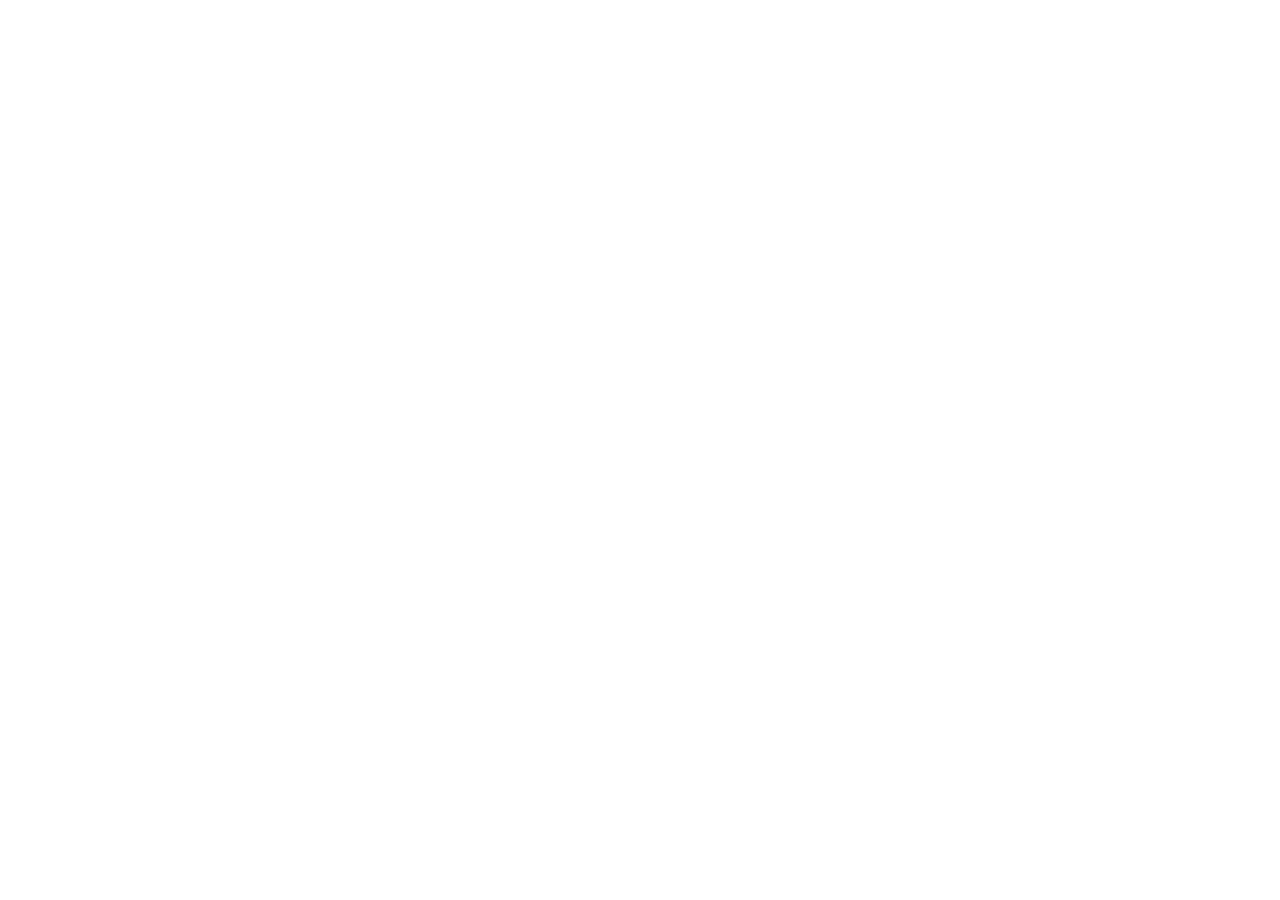
==== privacy.html @ ef37275b "home page" ====
<!DOCTYPE html>
<html lang="en">

<head>
    <meta charset="UTF-8">
    <meta name="viewport" content="width=device-width, initial-scale=1.0">
    <title>Điều khoản ứng dụng | Đi bộ</title>
</head>

<body>

</body>

</html>
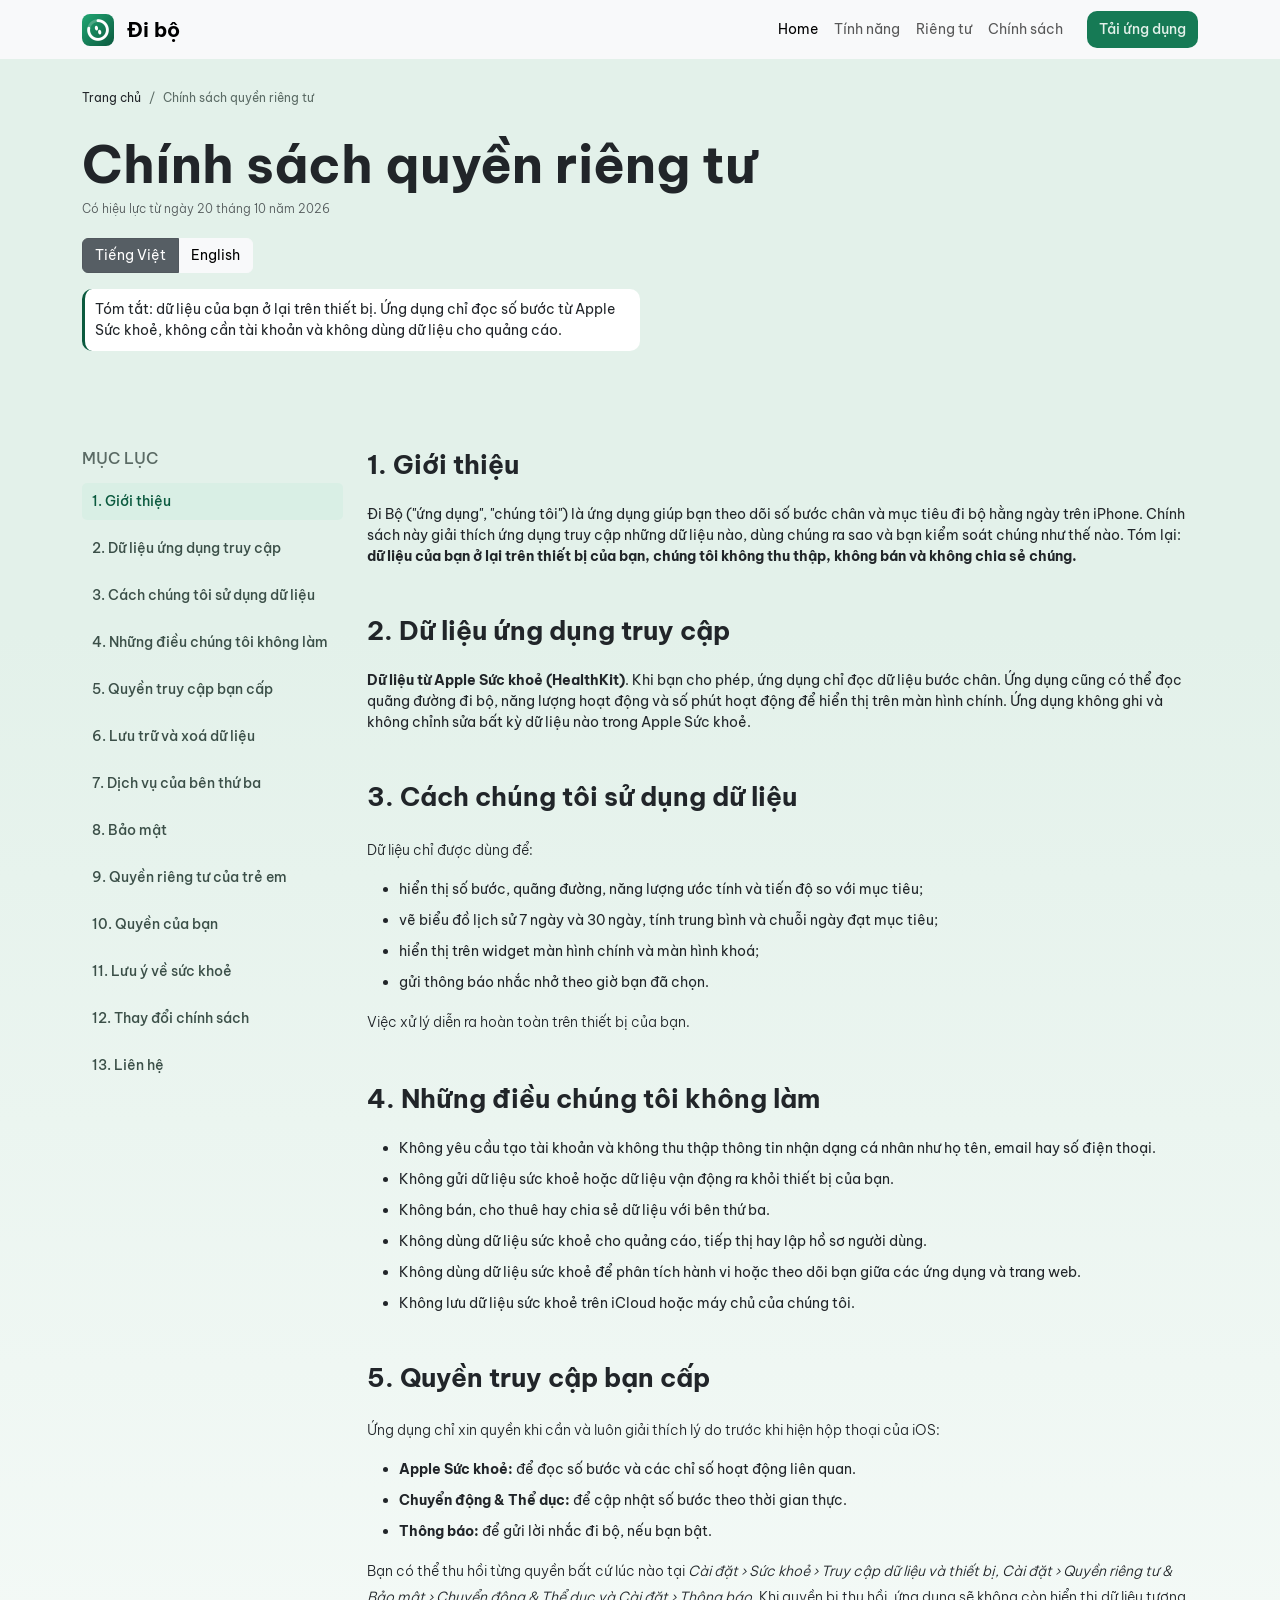
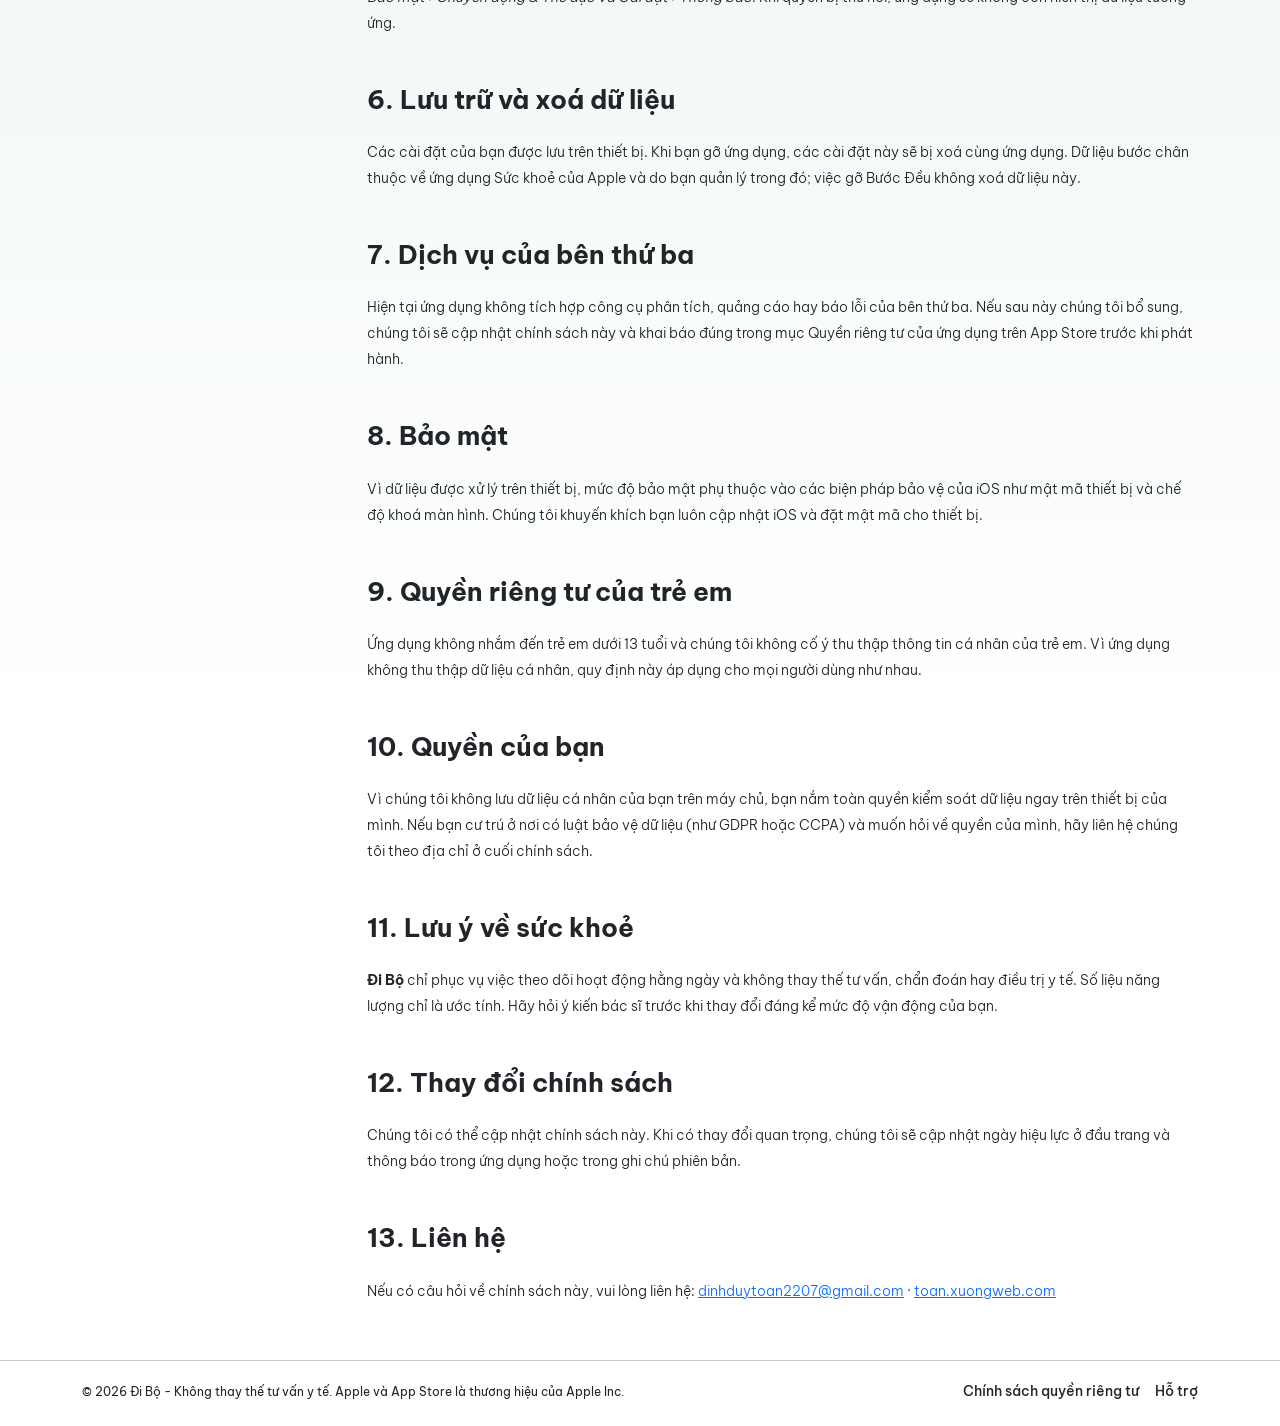
==== commit 83ad0312: "fix home page, update privacy" ====
--- a/privacy.html
+++ b/privacy.html
@@ -2,13 +2,323 @@
 <html lang="en">
 
 <head>
-    <meta charset="UTF-8">
-    <meta name="viewport" content="width=device-width, initial-scale=1.0">
-    <title>Điều khoản ứng dụng | Đi bộ</title>
+  <meta charset="UTF-8">
+  <meta name="viewport" content="width=device-width, initial-scale=1.0">
+  <title>Chính sách quyền riêng tư | Đi bộ</title>
+
+  <link href="https://cdn.jsdelivr.net/npm/bootstrap@5.3.8/dist/css/bootstrap.min.css" rel="stylesheet"
+    integrity="sha384-sRIl4kxILFvY47J16cr9ZwB07vP4J8+LH7qKQnuqkuIAvNWLzeN8tE5YBujZqJLB" crossorigin="anonymous" />
+  <link href="assets/css/style.css" rel="stylesheet" type="text/css" />
+  <link rel="icon" type="image/x-icon" href="assets/images/dibo-logo.png">
+
 </head>
 
 <body>
-
+  <header>
+    <nav class="navbar navbar-expand-lg bg-body-tertiary">
+      <div class="container">
+        <a class="navbar-brand" href="index.html" title="Trang chủ">
+          <img src="assets/images/dibo-logo.png" class="img-fluid logo" alt="Trang chủ" />
+          <span>Đi bộ</span>
+        </a>
+        <button class="navbar-toggler" type="button" data-bs-toggle="collapse" data-bs-target="#navbarSupportedContent"
+          aria-controls="navbarSupportedContent" aria-expanded="false" aria-label="Toggle navigation">
+          <span class="navbar-toggler-icon"></span>
+        </button>
+        <div class="collapse navbar-collapse" id="navbarSupportedContent">
+          <ul class="navbar-nav ms-auto mb-2 mb-lg-0">
+            <li class="nav-item">
+              <a class="nav-link active" aria-current="page" href="index.html">Home</a>
+            </li>
+            <li class="nav-item">
+              <a class="nav-link" href="#">Tính năng</a>
+            </li>
+            <li class="nav-item">
+              <a class="nav-link" href="#">Riêng tư</a>
+            </li>
+            <li class="nav-item">
+              <a class="nav-link" href="privacy.html" title="Chính sách">Chính sách</a>
+            </li>
+          </ul>
+          <div class="d-flex ms-3">
+            <a href="#" class="download-mobile-app">Tải ứng dụng</a>
+          </div>
+        </div>
+      </div>
+    </nav>
+  </header>
+  <main class="privacy-page">
+
+    <section class="hero-privacy">
+      <div class="container">
+        <div class="row">
+          <div class="col-12">
+            <ol class="breadcrumb">
+              <li>
+                <a href="index.html" title="Trang chủ">
+                  Trang chủ
+                </a>
+              </li>
+              <li>/</li>
+              <li>Chính sách quyền riêng tư</li>
+            </ol>
+            <h1>Chính sách quyền riêng tư</h1>
+            <p>
+              <small class="text-muted">Có hiệu lực từ ngày 20 tháng 10 năm 2026</small>
+            </p>
+            <div class="btn-group mb-3" role="group" aria-label="Basic example">
+              <button type="button" class="btn btn-secondary active">Tiếng Việt</button>
+              <button type="button" class="btn btn-light">English</button>
+            </div>
+            <div class="summary-privacy">
+              Tóm tắt: dữ liệu của bạn ở lại trên thiết bị. Ứng dụng chỉ đọc số bước từ Apple Sức khoẻ, không cần tài
+              khoản và không dùng dữ liệu cho quảng cáo.
+            </div>
+          </div>
+        </div>
+      </div>
+    </section>
+
+    <div class="container">
+      <div class="row">
+        <div class="d-none d-sm-block d-md-block col-lg-3 position-relative">
+          <div class="sidebar-privacy pt-5">
+            <h4>Mục lục</h4>
+            <ul class="list-group">
+              <li class="list-group-item active">
+                <a href="#app-intro">1. Giới thiệu</a>
+              </li>
+              <li class="list-group-item">
+                <a href="#data-access">2. Dữ liệu ứng dụng truy cập</a>
+              </li>
+              <li class="list-group-item">
+                <a href="#how-to-use">3. Cách chúng tôi sử dụng dữ liệu</a>
+              </li>
+              <li class="list-group-item">
+                <a href="#data-safety">4. Những điều chúng tôi không làm</a>
+              </li>
+              <li class="list-group-item">
+                <a href="#your-grants-access">5. Quyền truy cập bạn cấp</a>
+              </li>
+              <li class="list-group-item">
+                <a href="#storage-and-remove">6. Lưu trữ và xoá dữ liệu</a>
+              </li>
+              <li class="list-group-item">
+                <a href="#third-party">7. Dịch vụ của bên thứ ba</a>
+              </li>
+              <li class="list-group-item">
+                <a href="#security">8. Bảo mật</a>
+              </li>
+              <li class="list-group-item">
+                <a href="#children-privacy">9. Quyền riêng tư của trẻ em</a>
+              </li>
+              <li class="list-group-item">
+                <a href="#your-role">
+                  10. Quyền của bạn
+                </a>
+              </li>
+              <li class="list-group-item">
+                <a href="#health-notice">11. Lưu ý về sức khoẻ</a>
+              </li>
+              <li class="list-group-item">
+                <a href="#privacy-changes">12. Thay đổi chính sách</a>
+              </li>
+              <li class="list-group-item">
+                <a href="#contact">13. Liên hệ</a>
+              </li>
+            </ul>
+          </div>
+        </div>
+        <div class="col-12 col-md-12 col-lg-9">
+          <div class="privacy-content">
+            <div class="app-intro" id="app-intro">
+              <h2>1. Giới thiệu</h2>
+              <div>
+                Đi Bộ ("ứng dụng", "chúng tôi") là ứng dụng giúp bạn theo dõi số bước chân và mục tiêu
+                đi bộ hằng ngày trên iPhone. Chính sách này giải thích ứng dụng truy cập những dữ liệu nào,
+                dùng chúng ra sao và bạn kiểm soát chúng như thế nào.
+                Tóm lại: <strong>dữ liệu của bạn ở lại trên thiết bị của bạn, chúng tôi không thu thập, không bán và
+                  không chia sẻ chúng.</strong>
+              </div>
+            </div>
+
+            <div class="data-access" id="data-access">
+              <h2>2. Dữ liệu ứng dụng truy cập</h2>
+              <div>
+                <strong>Dữ liệu từ Apple Sức khoẻ (HealthKit)</strong>.
+                Khi bạn cho phép, ứng dụng chỉ đọc dữ liệu bước chân. Ứng dụng cũng có thể đọc quãng đường đi bộ,
+                năng lượng hoạt động và số phút hoạt động để hiển thị trên màn hình chính. Ứng dụng không ghi và
+                không chỉnh sửa bất kỳ dữ liệu nào trong Apple Sức khoẻ.
+              </div>
+            </div>
+
+            <div class="how-to-use" id="how-to-use">
+              <h2>3. Cách chúng tôi sử dụng dữ liệu</h2>
+              <p>Dữ liệu chỉ được dùng để:</p>
+              <ul>
+                <li>hiển thị số bước, quãng đường, năng lượng ước tính và tiến độ so với mục tiêu;</li>
+                <li>vẽ biểu đồ lịch sử 7 ngày và 30 ngày, tính trung bình và chuỗi ngày đạt mục tiêu;</li>
+                <li>hiển thị trên widget màn hình chính và màn hình khoá;</li>
+                <li>gửi thông báo nhắc nhở theo giờ bạn đã chọn.</li>
+              </ul>
+              <p>Việc xử lý diễn ra hoàn toàn trên thiết bị của bạn.</p>
+            </div>
+
+            <div class="dont-use" id="dont-use">
+              <h2>4. Những điều chúng tôi không làm</h2>
+              <ul>
+                <li>
+                  Không yêu cầu tạo tài khoản và không thu thập thông tin nhận dạng cá nhân như họ tên, email hay số
+                  điện thoại.
+                </li>
+                <li>Không gửi dữ liệu sức khoẻ hoặc dữ liệu vận động ra khỏi thiết bị của bạn.</li>
+                <li>Không bán, cho thuê hay chia sẻ dữ liệu với bên thứ ba.</li>
+                <li>Không dùng dữ liệu sức khoẻ cho quảng cáo, tiếp thị hay lập hồ sơ người dùng.</li>
+                <li>
+                  Không dùng dữ liệu sức khoẻ để phân tích hành vi hoặc theo dõi bạn giữa các ứng dụng và trang web.
+                </li>
+                <li>Không lưu dữ liệu sức khoẻ trên iCloud hoặc máy chủ của chúng tôi.</li>
+              </ul>
+            </div>
+
+            <div class="your-grants-access" id="your-grants-access">
+              <h2>5. Quyền truy cập bạn cấp</h2>
+              <p>Ứng dụng chỉ xin quyền khi cần và luôn giải thích lý do trước khi hiện hộp thoại của iOS:</p>
+              <ul>
+                <li>
+                  <strong>Apple Sức khoẻ:</strong> để đọc số bước và các chỉ số hoạt động liên quan.
+                </li>
+                <li>
+                  <strong>Chuyển động & Thể dục:</strong> để cập nhật số bước theo thời gian thực.
+                </li>
+                <li><strong>Thông báo:</strong> để gửi lời nhắc đi bộ, nếu bạn bật.</li>
+              </ul>
+              <p>
+                Bạn có thể thu hồi từng quyền bất cứ lúc nào tại <i>Cài đặt › Sức khoẻ › Truy cập dữ liệu và thiết bị,
+                  Cài đặt › Quyền riêng tư & Bảo mật › Chuyển động & Thể dục và Cài đặt › Thông báo</i>.
+                Khi quyền bị
+                thu hồi, ứng dụng sẽ không còn hiển thị dữ liệu tương ứng.
+              </p>
+            </div>
+
+            <div class="storage-and-remove" id="storage-and-remove">
+              <h2>6. Lưu trữ và xoá dữ liệu</h2>
+              <p>
+                Các cài đặt của bạn được lưu trên thiết bị. Khi bạn gỡ ứng dụng, các cài đặt này sẽ bị xoá cùng ứng
+                dụng. Dữ liệu bước chân thuộc về ứng dụng Sức khoẻ của Apple và do bạn quản lý trong đó; việc gỡ Bước
+                Đều không xoá dữ liệu này.
+              </p>
+            </div>
+
+            <div class="third-party" id="third-party">
+              <h2>7. Dịch vụ của bên thứ ba</h2>
+              <p>
+                Hiện tại ứng dụng không tích hợp công cụ phân tích, quảng cáo hay báo lỗi của bên thứ ba. Nếu sau này
+                chúng tôi bổ sung, chúng tôi sẽ cập nhật chính sách này và khai báo đúng trong mục Quyền riêng tư của
+                ứng dụng trên App Store trước khi phát hành.
+              </p>
+            </div>
+
+            <div class="security" id="security">
+              <h2>8. Bảo mật</h2>
+              <p>
+                Vì dữ liệu được xử lý trên thiết bị, mức độ bảo mật phụ thuộc vào các biện pháp bảo vệ của iOS như mật
+                mã thiết bị và chế độ khoá màn hình. Chúng tôi khuyến khích bạn luôn cập nhật iOS và đặt mật mã cho
+                thiết bị.
+              </p>
+            </div>
+
+            <div class="children-privacy" id="children-privacy">
+              <h2>9. Quyền riêng tư của trẻ em</h2>
+              <p>
+                Ứng dụng không nhắm đến trẻ em dưới 13 tuổi và chúng tôi không cố ý thu thập thông tin cá nhân của trẻ
+                em. Vì ứng dụng không thu thập dữ liệu cá nhân, quy định này áp dụng cho mọi người dùng như nhau.
+              </p>
+            </div>
+
+            <div class="your-role" id="your-role">
+              <h2>10. Quyền của bạn</h2>
+              <p>
+                Vì chúng tôi không lưu dữ liệu cá nhân của bạn trên máy chủ, bạn nắm toàn quyền kiểm soát dữ liệu ngay
+                trên thiết bị của mình. Nếu bạn cư trú ở nơi có luật bảo vệ dữ liệu (như GDPR hoặc CCPA) và muốn hỏi về
+                quyền của mình, hãy liên hệ chúng tôi theo địa chỉ ở cuối chính sách.
+              </p>
+            </div>
+
+            <div class="health-notice" id="health-notice">
+              <h2>11. Lưu ý về sức khoẻ</h2>
+              <p>
+                <strong>Đi Bộ</strong> chỉ phục vụ việc theo dõi hoạt động hằng ngày và không thay thế tư vấn, chẩn đoán
+                hay điều trị y tế. Số liệu năng lượng chỉ là ước tính. Hãy hỏi ý kiến bác sĩ trước khi thay đổi đáng kể
+                mức độ vận động của bạn.
+              </p>
+            </div>
+
+            <div class="privacy-change" id="privacy-change">
+              <h2>12. Thay đổi chính sách</h2>
+              <p>
+                Chúng tôi có thể cập nhật chính sách này. Khi có thay đổi quan trọng, chúng tôi sẽ cập nhật ngày hiệu
+                lực ở đầu trang và thông báo trong ứng dụng hoặc trong ghi chú phiên bản.
+              </p>
+            </div>
+
+            <div class="contact" id="contact">
+              <h2>13. Liên hệ</h2>
+              <p>
+                Nếu có câu hỏi về chính sách này, vui lòng liên hệ:
+                <a href="mailto:dinhduytoan2207@gmail.com">dinhduytoan2207@gmail.com</a> ·
+                <a href="https://toan.xuongweb.com" target="_blank">toan.xuongweb.com</a>
+              </p>
+            </div>
+
+          </div>
+
+        </div>
+      </div>
+    </div>
+  </main>
+  <footer>
+    <div class="footer-bottom py-4">
+      <hr>
+      <div class="container">
+        <div class="row">
+          <div class="col-12 col-md-6">
+            <p class="mb-0 mt-1">
+              <small>
+                &copy; 2026 Đi Bộ - Không thay thế tư vấn y tế. Apple và App Store là thương hiệu của
+                Apple Inc.
+              </small>
+            </p>
+          </div>
+          <div class="col-12 col-md-6">
+            <div class="d-block d-sm-block d-md-flex justify-content-end gap-3 mt-1">
+              <p class="mb-0">
+                <a href="privacy.html" class="privacy-policy-link text-dark">
+                  <span>Chính sách quyền riêng tư</span>
+                </a>
+              </p>
+              <p class="mb-0">
+                <a href="mailto:dinhduytoan2207@gmail.com" class="privacy-policy-link text-dark">
+                  <span>Hỗ trợ</span>
+                </a>
+              </p>
+            </div>
+          </div>
+        </div>
+      </div>
+    </div>
+  </footer>
+
+
+  <script src="https://ajax.googleapis.com/ajax/libs/jquery/3.7.1/jquery.min.js"></script>
+  <script src="https://cdn.jsdelivr.net/npm/@popperjs/core@2.11.8/dist/umd/popper.min.js"
+    integrity="sha384-I7E8VVD/ismYTF4hNIPjVp/Zjvgyol6VFvRkX/vR+Vc4jQkC+hVqc2pM8ODewa9r"
+    crossorigin="anonymous"></script>
+  <script src="https://cdn.jsdelivr.net/npm/bootstrap@5.3.8/dist/js/bootstrap.min.js"
+    integrity="sha384-G/EV+4j2dNv+tEPo3++6LCgdCROaejBqfUeNjuKAiuXbjrxilcCdDz6ZAVfHWe1Y"
+    crossorigin="anonymous"></script>
+
+  <script src="assets/js/app.js"></script>
 </body>
 
 </html>
--- a/assets/css/style.css
+++ b/assets/css/style.css
@@ -0,0 +1,287 @@
+@font-face {
+    font-family: "BeVietnamPro";
+    src: url(../fonts/BeVietnamPro-Regular.ttf) format("truetype");
+    font-weight: 400;
+    font-style: normal;
+}
+
+@font-face {
+    font-family: "BeVietnamPro-Medium";
+    src: url(../fonts/BeVietnamPro-Medium.ttf) format("truetype");
+    font-weight: 500;
+    font-style: normal;
+}
+
+@font-face {
+    font-family: "BeVietnamPro-Bold";
+    src: url(../fonts/BeVietnamPro-Bold.ttf) format("truetype");
+    font-weight: 600;
+    font-style: normal;
+}
+
+@font-face {
+    font-family: "BeVietnamPro-Light";
+    src: url(../fonts/BeVietnamPro-Light.ttf) format("truetype");
+    font-weight: 300;
+    font-style: normal;
+}
+
+
+body {
+    font-family: "BeVietnamPro";
+    font-weight: 400;
+    font-size: 14px;
+}
+
+strong {
+    font-family: "BeVietnamPro-Bold";
+}
+
+button {
+    font-size: 14px !important;
+}
+
+.logo {
+    height: 32px;
+    width: auto;
+    border-radius: 8px;
+}
+
+.navbar-brand span {
+    font-family: "BeVietnamPro-Bold";
+    display: inline-block;
+    vertical-align: middle;
+    margin-left: 8px;
+}
+
+.download-mobile-app {
+    padding: 8px 12px;
+    border-radius: 10px;
+    background: #167A55;
+    color: #e3f1ea !important;
+    text-decoration: none;
+    font-family: "BeVietnamPro-Medium";
+    transition: all .3s ease;
+}
+
+.download-mobile-app:hover {
+    color: #fff !important;
+    background: #044c2f;
+}
+
+/* .home-page {} */
+
+.home-page .hero-banner {
+    background: linear-gradient(to bottom, #e3f1ea 50%, #fff);
+    padding-top: 3.5rem;
+    padding-bottom: 3.5rem;
+    height: 590px;
+    overflow-y: hidden;
+}
+
+.home-page .hero-banner .caption {
+    font-family: "BeVietnamPro-Medium";
+    padding: 5px 12px;
+    background: #D9EFE5;
+    border-radius: 12px;
+    display: inline-block;
+    margin-bottom: 15px;
+}
+
+.home-page .hero-banner .title {
+    font-family: "BeVietnamPro-Bold";
+    font-size: 56px;
+    margin-bottom: 3rem;
+}
+
+.home-page .hero-banner .banner-image img {
+    border-top-left-radius: 58px;
+    border-top-right-radius: 58px;
+    box-shadow: 0 30px 80px rgba(0, 0, 0, 0.3);
+}
+
+.home-page .section-title {
+    font-size: 34px;
+    font-family: "BeVietnamPro-Bold";
+}
+
+.home-page .section-description {
+    font-size: 15px;
+}
+
+.home-page .app-utilities .utility-item .utility-icon img {
+    height: 55px;
+}
+
+.home-page .app-utilities .utility-item .utility-title {
+    font-size: 22px;
+    font-family: "BeVietnamPro-Bold";
+    margin-bottom: 15px;
+}
+
+.home-page .app-utilities .utility-item .utility-description {
+    font-size: 14px;
+    font-family: "BeVietnamPro-Light";
+    color: #5b6b65;
+}
+
+.home-page .app-utilities .utility-item {
+    transition: all .5s ease;
+}
+
+.home-page .app-utilities .utility-item:hover {
+    box-shadow: 0 15px 30px rgba(0, 0, 0, 0.15);
+}
+
+.equal-height .col-12 {
+    display: flex;
+    flex: 1 1 0;
+}
+
+.intro-privacy {
+    background: #0b5a3f;
+    color: #ffffff;
+}
+
+.intro-privacy .privacy-policy-link:hover {
+    background-color: transparent !important;
+    text-decoration: underline;
+}
+
+.intro-privacy .app-check-list ul {
+    list-style-type: none;
+    padding: 0;
+}
+
+.intro-privacy .app-check-list ul li {
+    margin-bottom: 15px;
+    position: relative;
+    padding-left: 30px;
+}
+
+.intro-privacy .app-check-list ul li::before {
+    content: "";
+    width: 20px;
+    height: 20px;
+    background: url(../images/checklist-icon.png) no-repeat;
+    left: 0;
+    top: 0;
+    position: absolute;
+    background-size: cover;
+    background-position: center;
+}
+
+.privacy-page {
+    background: linear-gradient(to bottom, #e3f1ea 20%, #fff 80%);
+}
+
+.hero-privacy .breadcrumb {
+    text-align: left !important;
+    padding-top: 30px;
+    list-style-type: none;
+    color: #5b6b65;
+    font-size: 12px;
+}
+
+.hero-privacy h1 {
+    margin-bottom: 0;
+    padding-bottom: 0;
+    font-family: "BeVietnamPro-Bold";
+    font-size: 52px;
+}
+
+.hero-privacy .breadcrumb li {
+    padding-right: 8px;
+}
+
+.hero-privacy .breadcrumb li a {
+    text-decoration: none;
+    color: #212529;
+}
+
+.hero-privacy .summary-privacy {
+    width: 50%;
+    padding: 10px;
+    border-radius: 10px;
+    background-color: #fff;
+    border-left: 3px solid #0b5a3f;
+    font-family: 14px;
+    margin-bottom: 50px;
+}
+
+.privacy-page h2 {
+    font-family: "BeVietnamPro-Bold";
+    font-size: 26px;
+    margin-top: 3rem;
+    margin-bottom: 1.5rem;
+}
+
+.privacy-page p {
+    font-family: "BeVietnamPro-Light";
+    /* font-size: 15px; */
+    line-height: 26px;
+    margin-bottom: 1rem;
+}
+
+.privacy-page ul {
+    margin-bottom: 1rem;
+}
+
+.privacy-page li {
+    margin-bottom: 10px;
+}
+
+.sidebar-privacy {
+    position: sticky;
+    /* width: 20%; */
+    top: 0;
+}
+
+.sidebar-privacy .list-group {
+    margin-top: 15px;
+}
+
+.sidebar-privacy .list-group-item {
+    padding-left: 0;
+}
+
+.sidebar-privacy .list-group-item {
+    background-color: transparent !important;
+    border: none;
+    padding: 8px 10px;
+    border-radius: 5px !important;
+    font-family: "BeVietnamPro-Medium";
+}
+
+.sidebar-privacy .list-group-item a {
+    text-decoration: none;
+    color: #3b4f48;
+    display: block;
+}
+
+.sidebar-privacy .list-group-item.active {
+    background-color: #D9EFE5 !important;
+
+}
+
+.sidebar-privacy .list-group-item.active a {
+    color: #0b5a3f !important;
+}
+
+.sidebar-privacy h4 {
+    font-size: 16px;
+    text-transform: uppercase;
+    color: #5b6b65;
+    font-family: "BeVietnamPro-Medium";
+}
+
+
+footer .footer-bottom a {
+    text-decoration: none;
+    font-family: "BeVietnamPro-Medium";
+    color: #212529;
+}
+
+footer .footer-bottom a:hover {
+    text-decoration: underline;
+}
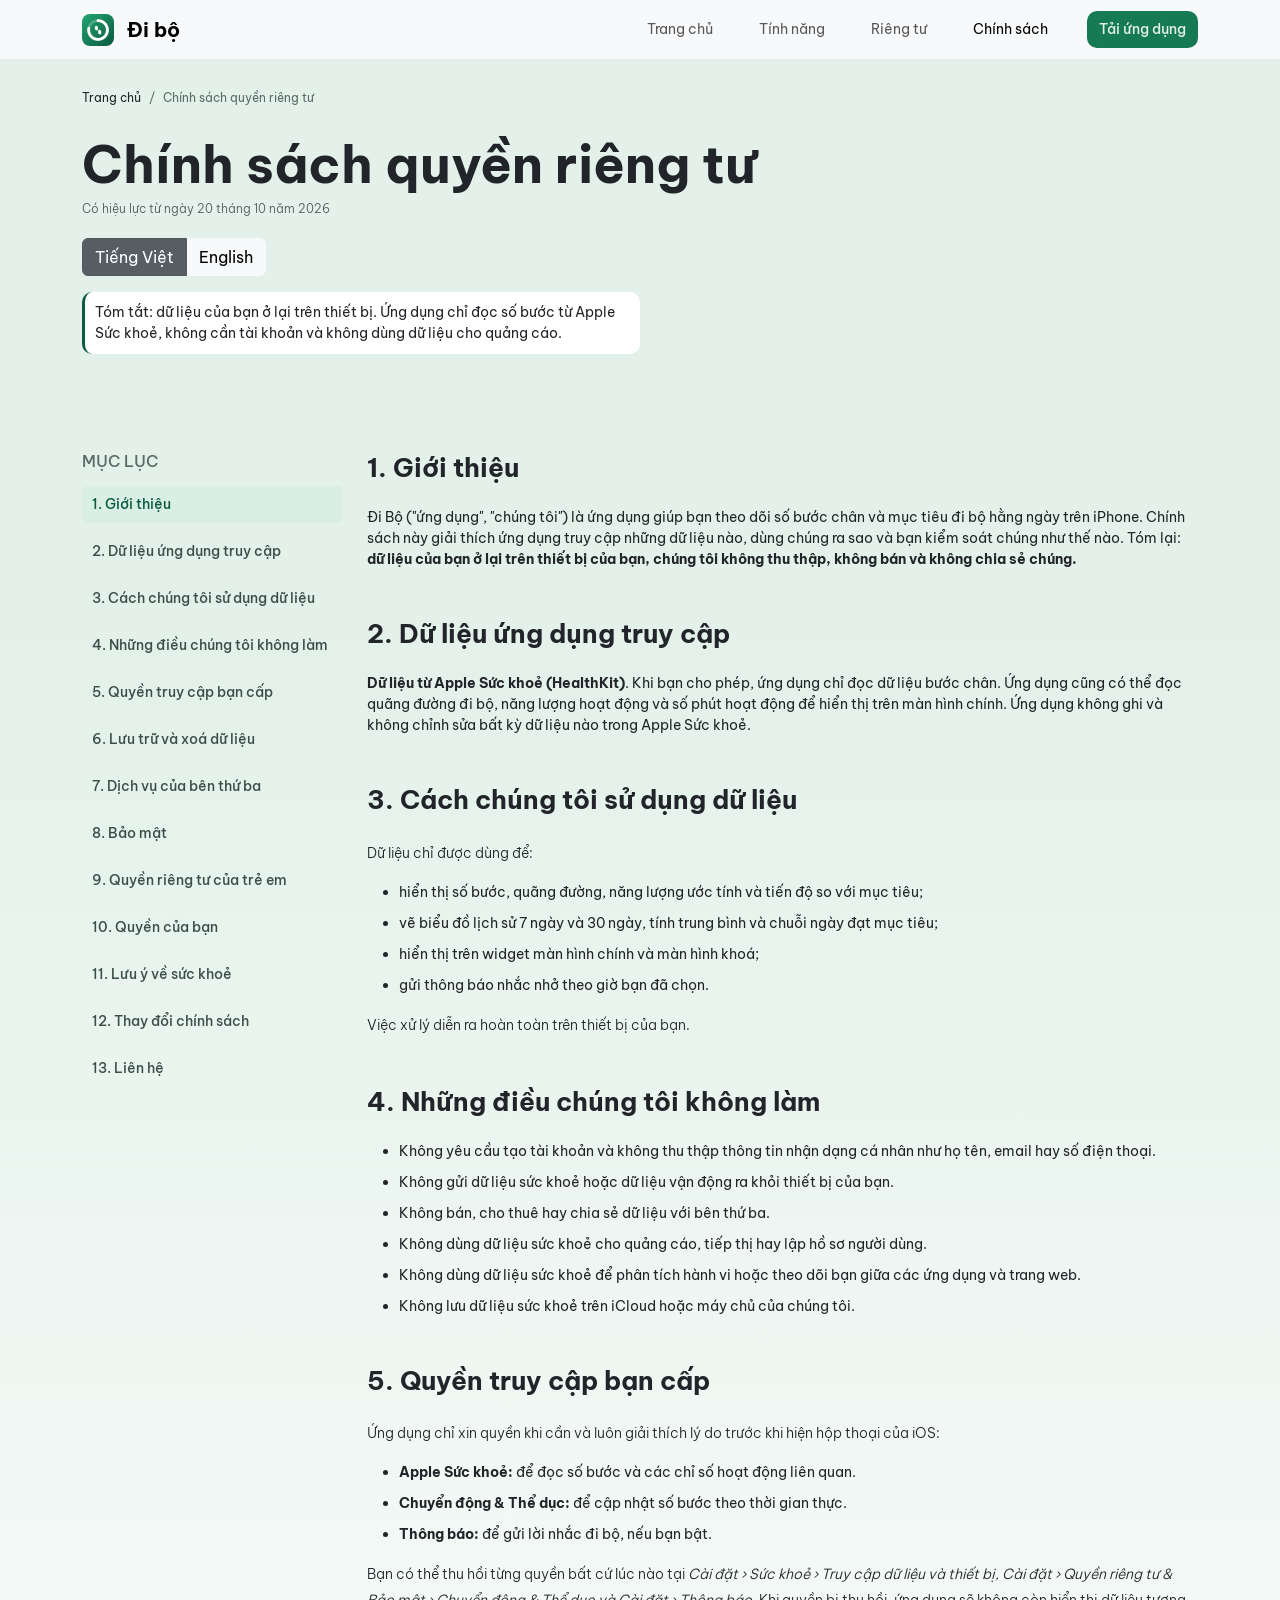
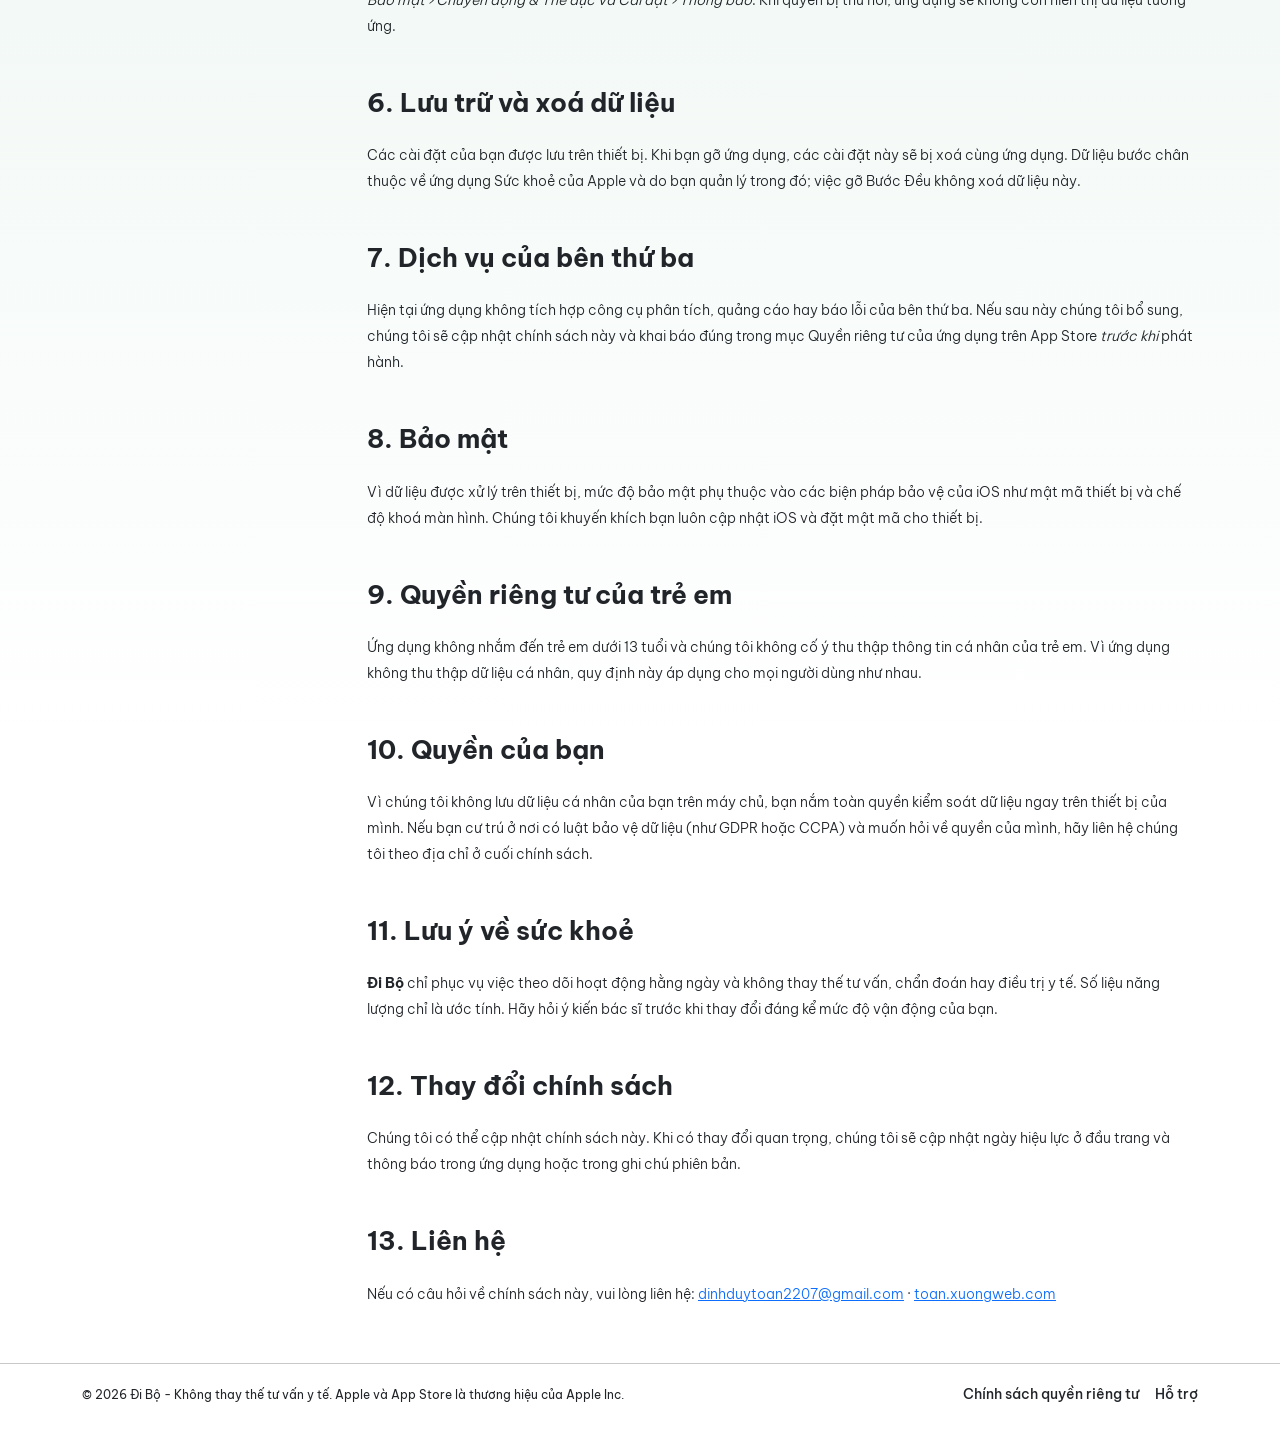
==== commit c647fd75: "update language, privacy" ====
--- a/privacy.html
+++ b/privacy.html
@@ -4,7 +4,7 @@
 <head>
   <meta charset="UTF-8">
   <meta name="viewport" content="width=device-width, initial-scale=1.0">
-  <title>Chính sách quyền riêng tư | Đi bộ</title>
+  <title>Chính sách quyền riêng tư | Đi Bộ</title>
 
   <link href="https://cdn.jsdelivr.net/npm/bootstrap@5.3.8/dist/css/bootstrap.min.css" rel="stylesheet"
     integrity="sha384-sRIl4kxILFvY47J16cr9ZwB07vP4J8+LH7qKQnuqkuIAvNWLzeN8tE5YBujZqJLB" crossorigin="anonymous" />
@@ -28,20 +28,20 @@
         <div class="collapse navbar-collapse" id="navbarSupportedContent">
           <ul class="navbar-nav ms-auto mb-2 mb-lg-0">
             <li class="nav-item">
-              <a class="nav-link active" aria-current="page" href="index.html">Home</a>
+              <a class="nav-link" href="index.html" title="Trang chủ">Trang chủ</a>
             </li>
             <li class="nav-item">
-              <a class="nav-link" href="#">Tính năng</a>
+              <a class="nav-link" href="index.html#app-utilities" title="Tính năng">Tính năng</a>
             </li>
             <li class="nav-item">
-              <a class="nav-link" href="#">Riêng tư</a>
+              <a class="nav-link" href="index.html#intro-privacy" title="Riêng tư">Riêng tư</a>
             </li>
             <li class="nav-item">
-              <a class="nav-link" href="privacy.html" title="Chính sách">Chính sách</a>
+              <a class="nav-link active" href="privacy.html" title="Chính sách">Chính sách</a>
             </li>
           </ul>
           <div class="d-flex ms-3">
-            <a href="#" class="download-mobile-app">Tải ứng dụng</a>
+            <a href="index.html#app-store-link" class="download-mobile-app">Tải ứng dụng</a>
           </div>
         </div>
       </div>
@@ -66,9 +66,9 @@
             <p>
               <small class="text-muted">Có hiệu lực từ ngày 20 tháng 10 năm 2026</small>
             </p>
-            <div class="btn-group mb-3" role="group" aria-label="Basic example">
-              <button type="button" class="btn btn-secondary active">Tiếng Việt</button>
-              <button type="button" class="btn btn-light">English</button>
+            <div class="btn-group mb-3" role="group" aria-label="Change language">
+              <a href="/privacy.html" class="btn btn-secondary active">Tiếng Việt</a>
+              <a href="en/privacy.html" class="btn btn-light">English</a>
             </div>
             <div class="summary-privacy">
               Tóm tắt: dữ liệu của bạn ở lại trên thiết bị. Ứng dụng chỉ đọc số bước từ Apple Sức khoẻ, không cần tài
@@ -215,7 +215,7 @@
               <p>
                 Hiện tại ứng dụng không tích hợp công cụ phân tích, quảng cáo hay báo lỗi của bên thứ ba. Nếu sau này
                 chúng tôi bổ sung, chúng tôi sẽ cập nhật chính sách này và khai báo đúng trong mục Quyền riêng tư của
-                ứng dụng trên App Store trước khi phát hành.
+                ứng dụng trên App Store <i>trước khi</i> phát hành.
               </p>
             </div>
 
--- a/assets/css/style.css
+++ b/assets/css/style.css
@@ -52,6 +52,10 @@
     display: inline-block;
     vertical-align: middle;
     margin-left: 8px;
+}
+
+.navbar-nav li {
+    margin: 0 15px;
 }
 
 .download-mobile-app {
